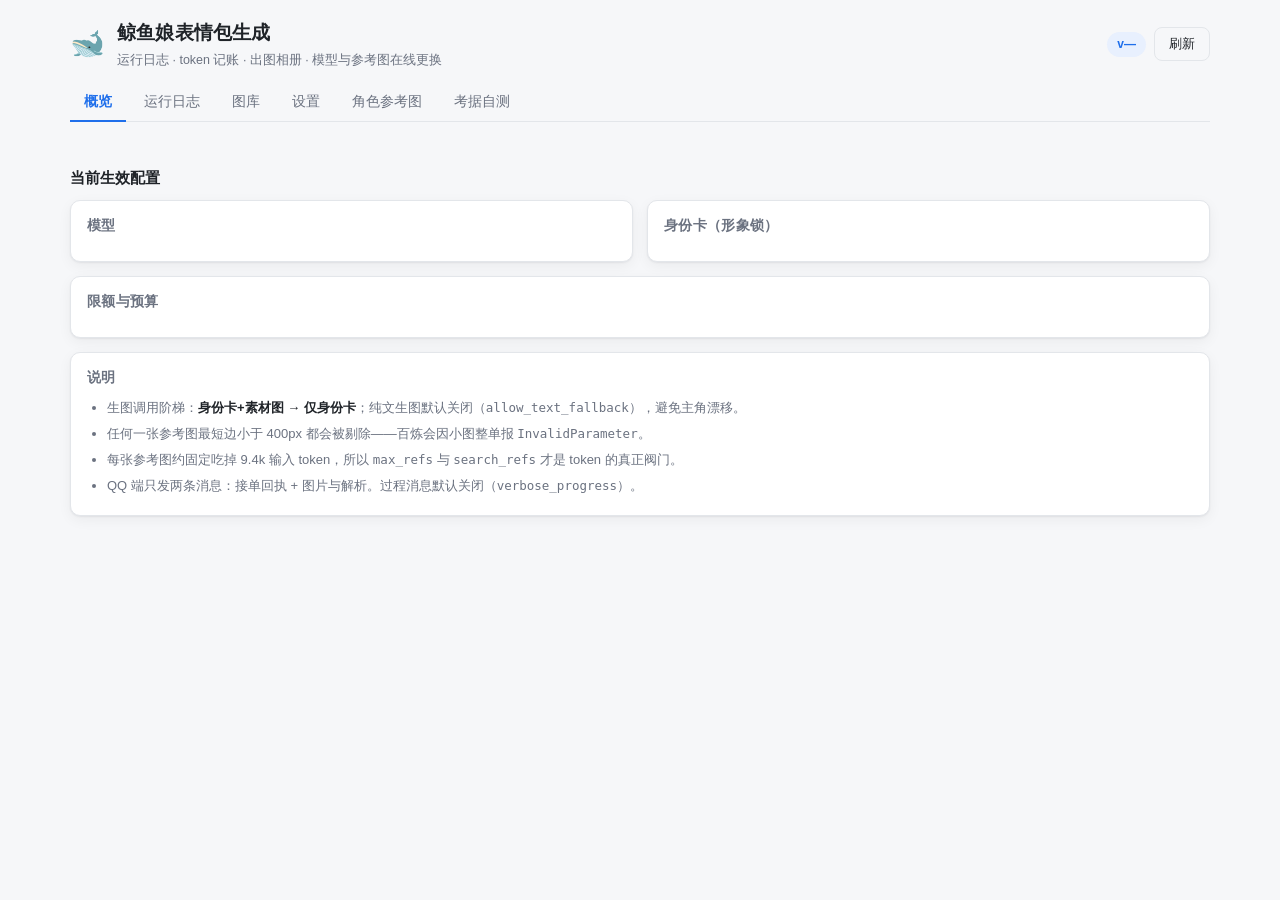
==== plugin/pages/console/index.html @ af504f44 "init: 鲸鱼娘表情包生成插件 v0.8.0 AstrBot 插件：考据→搜图→核对→带身份卡生图 的表情包流水线。 - 形象锁：参考图硬闸门 + 调用阶梯 + 禁止静默纯文生图（修主角漂移） - " ====
<!DOCTYPE html>
<html lang="zh-CN" data-theme="light">
<head>
<meta charset="utf-8">
<meta name="viewport" content="width=device-width, initial-scale=1">
<meta name="color-scheme" content="light dark">
<title>鲸鱼娘生图 · 控制台</title>
<link rel="stylesheet" href="./styles.css">
</head>
<body>
<div id="app">
  <header class="topbar">
    <div class="brand">
      <span class="logo">🐋</span>
      <div>
        <h1>鲸鱼娘表情包生成</h1>
        <p class="sub">运行日志 · token 记账 · 出图相册 · 模型与参考图在线更换</p>
      </div>
    </div>
    <div class="topmeta">
      <span id="verTag" class="pill">v—</span>
      <button id="btnRefresh" class="btn ghost" type="button">刷新</button>
    </div>
  </header>

  <nav class="tabs" id="tabs">
    <button class="tab active" data-tab="overview" type="button">概览</button>
    <button class="tab" data-tab="runs" type="button">运行日志</button>
    <button class="tab" data-tab="gallery" type="button">图库</button>
    <button class="tab" data-tab="settings" type="button">设置</button>
    <button class="tab" data-tab="ref" type="button">角色参考图</button>
    <button class="tab" data-tab="probe" type="button">考据自测</button>
  </nav>

  <div id="toastWrap" class="toasts"></div>
  <div id="noBridge" class="fatal hidden">
    这个页面必须嵌在 AstrBot 控制台里打开（它靠 <code>window.AstrBotPluginPage</code> 桥接后端）。
    请从控制台左侧插件列表进入本页。
  </div>

  <main>
    <!-- ============ 概览 ============ -->
    <section class="panel active" id="tab-overview">
      <div class="cards" id="statCards"></div>

      <h2>当前生效配置</h2>
      <div class="grid2">
        <div class="box">
          <h3>模型</h3>
          <table class="kv" id="modelKv"></table>
        </div>
        <div class="box">
          <h3>身份卡（形象锁）</h3>
          <div id="cardBox" class="cardbox"></div>
        </div>
      </div>

      <div class="box">
        <h3>限额与预算</h3>
        <table class="kv" id="limitKv"></table>
      </div>

      <div class="box">
        <h3>说明</h3>
        <ul class="notes">
          <li>生图调用阶梯：<b>身份卡+素材图 → 仅身份卡</b>；纯文生图默认关闭（<code>allow_text_fallback</code>），避免主角漂移。</li>
          <li>任何一张参考图最短边小于 400px 都会被剔除——百炼会因小图整单报 <code>InvalidParameter</code>。</li>
          <li>每张参考图约固定吃掉 9.4k 输入 token，所以 <code>max_refs</code> 与 <code>search_refs</code> 才是 token 的真正阀门。</li>
          <li>QQ 端只发两条消息：接单回执 + 图片与解析。过程消息默认关闭（<code>verbose_progress</code>）。</li>
        </ul>
      </div>
    </section>

    <!-- ============ 运行日志 ============ -->
    <section class="panel" id="tab-runs">
      <div class="toolbar">
        <label>显示 <select id="runLimit">
          <option value="20">20</option>
          <option value="40" selected>40</option>
          <option value="100">100</option>
          <option value="200">200</option>
        </select> 条</label>
        <label class="chk"><input type="checkbox" id="autoRefresh"> 每 15 秒自动刷新</label>
        <span class="spacer"></span>
        <span id="runCount" class="muted"></span>
      </div>
      <div class="tablewrap">
        <table class="list" id="runTable">
          <thead><tr>
            <th>时间</th><th>触发</th><th>画面</th><th>状态</th>
            <th>参考图</th><th>tokens</th><th>耗时</th><th></th>
          </tr></thead>
          <tbody></tbody>
        </table>
      </div>
      <div id="runDetail" class="box hidden"></div>
    </section>

    <!-- ============ 图库 ============ -->
    <section class="panel" id="tab-gallery">
      <div class="toolbar">
        <label>最多 <select id="galLimit">
          <option value="12">12</option>
          <option value="24" selected>24</option>
          <option value="60">60</option>
        </select> 张</label>
        <span class="spacer"></span>
        <span id="galCount" class="muted"></span>
      </div>
      <div id="galGrid" class="galgrid"></div>
      <div id="galDetail" class="box hidden"></div>
    </section>

    <!-- ============ 设置 ============ -->
    <section class="panel" id="tab-settings">
      <div class="toolbar">
        <span class="muted">改完点「保存」即时生效，并写回插件 <code>_conf_schema.json</code>（重启不丢）。</span>
        <span class="spacer"></span>
        <button id="btnReloadCfg" class="btn ghost" type="button">放弃修改</button>
        <button id="btnSaveCfg" class="btn primary" type="button">保存</button>
      </div>
      <div id="cfgForm" class="cfgform"></div>
    </section>

    <!-- ============ 参考图 ============ -->
    <section class="panel" id="tab-ref">
      <div class="grid2">
        <div class="box">
          <h3>身份卡（每次生图的第 1 张参考图）</h3>
          <div id="refCard" class="refpane"></div>
        </div>
        <div class="box">
          <h3>三视图源稿（用于重裁身份卡）</h3>
          <div id="refSheet" class="refpane"></div>
        </div>
      </div>

      <div class="box">
        <h3>更换身份卡</h3>
        <p class="muted">
          上传一张<b>只有主角单人</b>的图（建议 ≥512px 短边、白底或干净背景、jpg/png、≤8MB）。
          上传后会立即做参考图合法性校验，不合格不会被采用。
        </p>
        <div class="dropzone" id="dropzone">
          <input type="file" id="refFile" accept="image/jpeg,image/png,image/webp">
          <span id="refFileName">把图片拖到这里，或点击选择</span>
        </div>
        <div class="row">
          <button id="btnUploadRef" class="btn primary" type="button">上传并替换</button>
        </div>
      </div>

      <div class="box">
        <h3>从三视图重新裁剪身份卡</h3>
        <p class="muted">留空 = 用默认裁剪框（左侧 37.6% 宽 × 上方 55.2% 高，即正面视图）。</p>
        <div class="row croprow">
          <label>左 <input type="number" id="cropL" placeholder="0"></label>
          <label>上 <input type="number" id="cropT" placeholder="0"></label>
          <label>右 <input type="number" id="cropR" placeholder="自动"></label>
          <label>下 <input type="number" id="cropB" placeholder="自动"></label>
          <button id="btnRecrop" class="btn" type="button">重裁</button>
        </div>
      </div>
    </section>

    <!-- ============ 考据自测 ============ -->
    <section class="panel" id="tab-probe">
      <div class="box">
        <h3>只跑考据，不出图（排查「认错人 / 擅自改诉求」）</h3>
        <div class="row">
          <input type="text" id="probeScene" class="grow"
                 placeholder="画面描述，例：明日方舟 斯卡蒂 抱着鲸鱼玩偶发呆">
          <input type="text" id="probeCaption" placeholder="图上文字（可空）">
          <button id="btnProbe" class="btn primary" type="button">开始考据</button>
        </div>
        <p class="muted">这一步会真实调用一次优化模型（约几千 token），结果不影响生图额度。</p>
      </div>
      <div id="probeOut" class="box hidden"></div>
    </section>
  </main>

  <div id="lightbox" class="lightbox hidden"><img alt=""><button type="button" class="lbclose">✕</button></div>
</div>
<script src="./app.js"></script>
</body>
</html>
---- plugin/pages/console/styles.css ----
/* 鲸鱼娘生图 · 控制台面板样式（无外部依赖，跟随 AstrBot 主题） */
:root {
  --bg: #f6f7f9;
  --panel: #ffffff;
  --panel2: #fafbfc;
  --line: #e3e6ea;
  --text: #1f2328;
  --muted: #6b7280;
  --brand: #1f6feb;
  --brand-soft: #e8f0fe;
  --ok: #1a7f37;
  --ok-soft: #e6f4ea;
  --bad: #cf222e;
  --bad-soft: #fdeced;
  --warn: #9a6700;
  --warn-soft: #fff8c5;
  --radius: 10px;
  --shadow: 0 1px 2px rgba(16, 22, 26, .06), 0 4px 14px rgba(16, 22, 26, .05);
}
:root[data-theme="dark"] {
  --bg: #14161a;
  --panel: #1b1e24;
  --panel2: #20242b;
  --line: #2e333b;
  --text: #e6e8eb;
  --muted: #9aa3ad;
  --brand: #4c8dff;
  --brand-soft: #1c2a44;
  --ok: #3fb950;
  --ok-soft: #16281a;
  --bad: #f85149;
  --bad-soft: #2d1a1a;
  --warn: #d29922;
  --warn-soft: #2a2314;
  --shadow: 0 1px 2px rgba(0, 0, 0, .4);
}

* { box-sizing: border-box; }
html, body { margin: 0; padding: 0; }
body {
  background: var(--bg);
  color: var(--text);
  font: 14px/1.6 -apple-system, BlinkMacSystemFont, "Segoe UI", "PingFang SC",
        "Hiragino Sans GB", "Microsoft YaHei", sans-serif;
  -webkit-font-smoothing: antialiased;
}
#app { max-width: 1180px; margin: 0 auto; padding: 18px 20px 60px; }
code { font-family: ui-monospace, SFMono-Regular, Menlo, Consolas, monospace; font-size: 12.5px; }
.hidden { display: none !important; }
.muted { color: var(--muted); font-size: 12.5px; }
.spacer { flex: 1; }

/* ---------- 顶栏 ---------- */
.topbar { display: flex; align-items: center; gap: 14px; margin-bottom: 14px; }
.brand { display: flex; align-items: center; gap: 12px; flex: 1; min-width: 0; }
.logo { font-size: 28px; line-height: 1; }
.topbar h1 { margin: 0; font-size: 19px; letter-spacing: .2px; }
.topbar .sub { margin: 2px 0 0; color: var(--muted); font-size: 12.5px; }
.topmeta { display: flex; align-items: center; gap: 8px; }
.pill {
  background: var(--brand-soft); color: var(--brand);
  padding: 3px 10px; border-radius: 999px; font-size: 12px; font-weight: 600;
}

/* ---------- 选项卡 ---------- */
.tabs {
  display: flex; gap: 4px; flex-wrap: wrap;
  border-bottom: 1px solid var(--line); margin-bottom: 18px;
}
.tab {
  appearance: none; border: 0; background: transparent; cursor: pointer;
  color: var(--muted); font-size: 14px; padding: 9px 14px;
  border-bottom: 2px solid transparent; margin-bottom: -1px;
}
.tab:hover { color: var(--text); }
.tab.active { color: var(--brand); border-bottom-color: var(--brand); font-weight: 600; }

.panel { display: none; }
.panel.active { display: block; }

/* ---------- 通用块 ---------- */
h2 { font-size: 15px; margin: 26px 0 10px; }
h3 { font-size: 13.5px; margin: 0 0 10px; color: var(--muted); font-weight: 600;
     text-transform: none; letter-spacing: .3px; }
.box {
  background: var(--panel); border: 1px solid var(--line); border-radius: var(--radius);
  padding: 14px 16px; box-shadow: var(--shadow); margin-bottom: 14px;
}
.grid2 { display: grid; grid-template-columns: 1fr 1fr; gap: 14px; }
@media (max-width: 860px) { .grid2 { grid-template-columns: 1fr; } }

.btn {
  appearance: none; cursor: pointer; border: 1px solid var(--line);
  background: var(--panel2); color: var(--text);
  padding: 7px 14px; border-radius: 8px; font-size: 13px;
}
.btn:hover { border-color: var(--brand); color: var(--brand); }
.btn:disabled { opacity: .5; cursor: not-allowed; }
.btn.primary { background: var(--brand); border-color: var(--brand); color: #fff; }
.btn.primary:hover { filter: brightness(1.06); color: #fff; }
.btn.ghost { background: transparent; }
.btn.danger { background: var(--bad-soft); border-color: var(--bad); color: var(--bad); }

input[type="text"], input[type="number"], select, textarea {
  background: var(--panel2); border: 1px solid var(--line); color: var(--text);
  border-radius: 8px; padding: 7px 10px; font-size: 13px; font-family: inherit;
}
input:focus, select:focus, textarea:focus { outline: 2px solid var(--brand-soft); border-color: var(--brand); }
textarea { width: 100%; resize: vertical; line-height: 1.55; }
.grow { flex: 1; min-width: 160px; }

.row { display: flex; gap: 10px; align-items: center; flex-wrap: wrap; margin-top: 10px; }
.croprow label { display: flex; align-items: center; gap: 6px; color: var(--muted); font-size: 12.5px; }
.croprow input { width: 92px; }

.toolbar {
  display: flex; align-items: center; gap: 14px; flex-wrap: wrap;
  background: var(--panel); border: 1px solid var(--line); border-radius: var(--radius);
  padding: 10px 14px; margin-bottom: 14px; box-shadow: var(--shadow);
}
.toolbar label { display: flex; align-items: center; gap: 6px; font-size: 13px; color: var(--muted); }
.chk { user-select: none; }

/* ---------- 概览卡片 ---------- */
.cards { display: grid; grid-template-columns: repeat(auto-fit, minmax(150px, 1fr)); gap: 12px; }
.stat {
  background: var(--panel); border: 1px solid var(--line); border-radius: var(--radius);
  padding: 13px 15px; box-shadow: var(--shadow);
}
.stat .k { color: var(--muted); font-size: 12px; }
.stat .v { font-size: 23px; font-weight: 650; margin-top: 3px; letter-spacing: -.3px; }
.stat .v small { font-size: 12px; font-weight: 500; color: var(--muted); margin-left: 3px; }
.stat.ok .v { color: var(--ok); }
.stat.bad .v { color: var(--bad); }
.stat.warn .v { color: var(--warn); }

table.kv { width: 100%; border-collapse: collapse; }
table.kv th, table.kv td { text-align: left; padding: 6px 8px; border-bottom: 1px solid var(--line); vertical-align: top; }
table.kv tr:last-child th, table.kv tr:last-child td { border-bottom: 0; }
table.kv th { color: var(--muted); font-weight: 500; width: 42%; font-size: 12.5px; }
table.kv td { word-break: break-all; }

.cardbox { display: flex; gap: 12px; align-items: flex-start; }
.cardbox img { width: 92px; height: 92px; object-fit: cover; border-radius: 8px;
               border: 1px solid var(--line); background: var(--panel2); }
.badge { display: inline-block; padding: 1px 8px; border-radius: 999px; font-size: 11.5px; font-weight: 600; }
.badge.ok { background: var(--ok-soft); color: var(--ok); }
.badge.bad { background: var(--bad-soft); color: var(--bad); }
.badge.warn { background: var(--warn-soft); color: var(--warn); }
.badge.mute { background: var(--panel2); color: var(--muted); border: 1px solid var(--line); }

ul.notes { margin: 0; padding-left: 20px; color: var(--muted); font-size: 13px; }
ul.notes li { margin: 5px 0; }
ul.notes b { color: var(--text); }

/* ---------- 列表表格 ---------- */
.tablewrap { background: var(--panel); border: 1px solid var(--line);
             border-radius: var(--radius); box-shadow: var(--shadow); overflow: auto; }
table.list { width: 100%; border-collapse: collapse; font-size: 13px; }
table.list th { position: sticky; top: 0; background: var(--panel2); color: var(--muted);
                font-weight: 600; text-align: left; padding: 9px 10px; border-bottom: 1px solid var(--line);
                white-space: nowrap; font-size: 12px; }
table.list td { padding: 8px 10px; border-bottom: 1px solid var(--line); vertical-align: middle; }
table.list tbody tr:hover { background: var(--panel2); cursor: pointer; }
table.list tbody tr.sel { background: var(--brand-soft); }
table.list .scene { max-width: 330px; overflow: hidden; text-overflow: ellipsis; white-space: nowrap; }
table.list .mono { font-family: ui-monospace, Menlo, Consolas, monospace; font-size: 12px; color: var(--muted); }
.empty { padding: 30px; text-align: center; color: var(--muted); }

/* ---------- 详情 ---------- */
.detail h3 { margin-top: 4px; }
.detail .sec { margin: 12px 0; }
.detail pre {
  background: var(--panel2); border: 1px solid var(--line); border-radius: 8px;
  padding: 10px 12px; overflow: auto; font-size: 12.5px; line-height: 1.6; margin: 6px 0 0;
  white-space: pre-wrap; word-break: break-word;
}
.detail .attempt { border-left: 3px solid var(--line); padding: 6px 0 6px 10px; margin: 8px 0; }
.detail .attempt.ok { border-left-color: var(--ok); }
.detail .attempt.bad { border-left-color: var(--bad); }
.detail img.out { max-width: 320px; width: 100%; border-radius: 8px; border: 1px solid var(--line); cursor: zoom-in; }

/* ---------- 图库 ---------- */
.galgrid { display: grid; grid-template-columns: repeat(auto-fill, minmax(150px, 1fr)); gap: 12px; }
.gal {
  background: var(--panel); border: 1px solid var(--line); border-radius: var(--radius);
  overflow: hidden; box-shadow: var(--shadow); cursor: pointer; transition: transform .12s ease;
}
.gal:hover { transform: translateY(-2px); border-color: var(--brand); }
.gal img { width: 100%; aspect-ratio: 1/1; object-fit: cover; display: block; background: var(--panel2); }
.gal .cap { padding: 7px 9px; }
.gal .cap .s { font-size: 12px; overflow: hidden; text-overflow: ellipsis; white-space: nowrap; }
.gal .cap .m { font-size: 11px; color: var(--muted); margin-top: 2px; }

/* ---------- 设置表单 ---------- */
.cfgform { display: grid; grid-template-columns: 1fr 1fr; gap: 14px; }
@media (max-width: 860px) { .cfgform { grid-template-columns: 1fr; } }
.field { background: var(--panel); border: 1px solid var(--line); border-radius: var(--radius);
         padding: 12px 14px; box-shadow: var(--shadow); }
.field.group { grid-column: 1 / -1; }
.field > .ftitle { font-size: 13px; font-weight: 650; margin-bottom: 8px; color: var(--brand); }
.fitem { display: flex; align-items: flex-start; gap: 10px; padding: 6px 0; border-top: 1px dashed var(--line); }
.fitem:first-of-type { border-top: 0; }
.fitem .fl { flex: 0 0 210px; font-size: 12.5px; }
.fitem .fl .n { font-weight: 600; }
.fitem .fl code { color: var(--muted); display: block; font-size: 11.5px; }
.fitem .fc { flex: 1; min-width: 0; }
.fitem .fc input[type="text"], .fitem .fc input[type="number"], .fitem .fc select { width: 100%; }
.fitem .hint { color: var(--muted); font-size: 11.5px; margin-top: 4px; line-height: 1.5; }
.fitem.dirty .fl .n::after { content: " ●"; color: var(--warn); }
.switch { display: inline-flex; align-items: center; gap: 7px; cursor: pointer; user-select: none; }
.switch input { width: 16px; height: 16px; accent-color: var(--brand); }

/* ---------- 参考图 ---------- */
.refpane img { max-width: 100%; width: 240px; border-radius: 8px; border: 1px solid var(--line);
               background: var(--panel2); display: block; margin-bottom: 8px; }
.refpane .meta { font-size: 12.5px; color: var(--muted); }
.refpane .meta b { color: var(--text); font-weight: 600; }
.dropzone {
  border: 2px dashed var(--line); border-radius: var(--radius); padding: 22px;
  text-align: center; color: var(--muted); background: var(--panel2); cursor: pointer;
  position: relative; transition: border-color .15s, background .15s;
}
.dropzone:hover, .dropzone.over { border-color: var(--brand); background: var(--brand-soft); color: var(--text); }
.dropzone input[type="file"] { position: absolute; inset: 0; opacity: 0; cursor: pointer; width: 100%; height: 100%; }

/* ---------- 提示条 ---------- */
.toasts { position: fixed; right: 18px; bottom: 18px; display: flex; flex-direction: column;
          gap: 8px; z-index: 50; max-width: 380px; }
.toast {
  background: var(--panel); border: 1px solid var(--line); border-left: 4px solid var(--brand);
  border-radius: 8px; padding: 10px 13px; box-shadow: var(--shadow); font-size: 13px;
  animation: slidein .18s ease;
}
.toast.ok { border-left-color: var(--ok); }
.toast.err { border-left-color: var(--bad); }
.toast.warn { border-left-color: var(--warn); }
@keyframes slidein { from { opacity: 0; transform: translateY(6px); } to { opacity: 1; } }

.fatal { background: var(--bad-soft); color: var(--bad); border: 1px solid var(--bad);
         border-radius: var(--radius); padding: 14px 16px; }

/* ---------- 灯箱 ---------- */
.lightbox { position: fixed; inset: 0; background: rgba(0, 0, 0, .82); z-index: 90;
            display: flex; align-items: center; justify-content: center; padding: 30px; }
.lightbox img { max-width: 100%; max-height: 100%; border-radius: 8px; box-shadow: 0 8px 40px rgba(0,0,0,.5); }
.lbclose { position: absolute; top: 18px; right: 22px; background: transparent; border: 0;
           color: #fff; font-size: 24px; cursor: pointer; }

.spin { display: inline-block; width: 13px; height: 13px; border: 2px solid var(--line);
        border-top-color: var(--brand); border-radius: 50%; animation: rot .7s linear infinite;
        vertical-align: -2px; margin-right: 6px; }
@keyframes rot { to { transform: rotate(360deg); } }
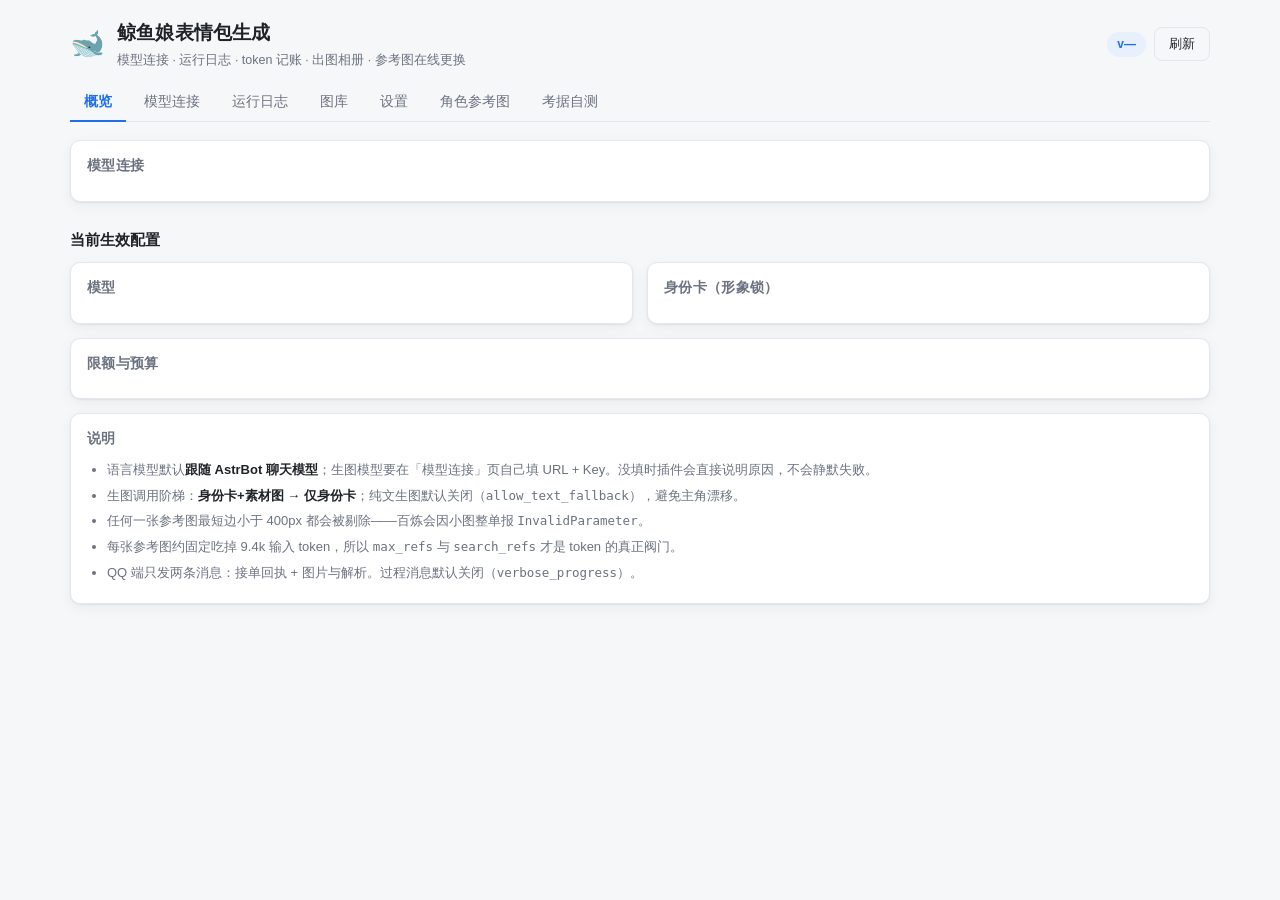
==== commit ce8ff90e: "feat: v0.9.0 双连接改造——LLM 跟随 AstrBot 聊天模型，生图凭据面板自配 适配「别人不一定有百炼生图模型」的现实：把语言模型与生图模型的凭据彻底拆开。  - LLM 默认 ll" ====
--- a/plugin/pages/console/index.html
+++ b/plugin/pages/console/index.html
@@ -14,7 +14,7 @@
       <span class="logo">🐋</span>
       <div>
         <h1>鲸鱼娘表情包生成</h1>
-        <p class="sub">运行日志 · token 记账 · 出图相册 · 模型与参考图在线更换</p>
+        <p class="sub">模型连接 · 运行日志 · token 记账 · 出图相册 · 参考图在线更换</p>
       </div>
     </div>
     <div class="topmeta">
@@ -25,6 +25,7 @@
 
   <nav class="tabs" id="tabs">
     <button class="tab active" data-tab="overview" type="button">概览</button>
+    <button class="tab" data-tab="conn" type="button">模型连接</button>
     <button class="tab" data-tab="runs" type="button">运行日志</button>
     <button class="tab" data-tab="gallery" type="button">图库</button>
     <button class="tab" data-tab="settings" type="button">设置</button>
@@ -43,6 +44,11 @@
     <section class="panel active" id="tab-overview">
       <div class="cards" id="statCards"></div>
 
+      <div class="box">
+        <h3>模型连接</h3>
+        <table class="kv" id="connKv"></table>
+      </div>
+
       <h2>当前生效配置</h2>
       <div class="grid2">
         <div class="box">
@@ -63,10 +69,45 @@
       <div class="box">
         <h3>说明</h3>
         <ul class="notes">
+          <li>语言模型默认<b>跟随 AstrBot 聊天模型</b>；生图模型要在「模型连接」页自己填 URL + Key。没填时插件会直接说明原因，不会静默失败。</li>
           <li>生图调用阶梯：<b>身份卡+素材图 → 仅身份卡</b>；纯文生图默认关闭（<code>allow_text_fallback</code>），避免主角漂移。</li>
           <li>任何一张参考图最短边小于 400px 都会被剔除——百炼会因小图整单报 <code>InvalidParameter</code>。</li>
           <li>每张参考图约固定吃掉 9.4k 输入 token，所以 <code>max_refs</code> 与 <code>search_refs</code> 才是 token 的真正阀门。</li>
           <li>QQ 端只发两条消息：接单回执 + 图片与解析。过程消息默认关闭（<code>verbose_progress</code>）。</li>
+        </ul>
+      </div>
+    </section>
+
+    <!-- ============ 模型连接 ============ -->
+    <section class="panel" id="tab-conn">
+      <div class="toolbar">
+        <span class="muted">存在 <code>plugin_data/site.json</code>，插件升级不丢；密钥只显示打码值，<b>留空 = 不修改</b>。</span>
+        <span class="spacer"></span>
+        <button id="btnConnTest" class="btn ghost" type="button">测试两条连接</button>
+        <button id="btnSaveConn" class="btn primary" type="button">保存连接</button>
+      </div>
+
+      <div class="box">
+        <h3>连接状态</h3>
+        <div id="connStatus" class="muted"><span class="spin"></span>读取中…</div>
+      </div>
+
+      <div id="connForm" class="cfgform"></div>
+
+      <div id="connOut" class="box hidden"></div>
+
+      <div class="box">
+        <h3>怎么填</h3>
+        <ul class="notes">
+          <li><b>语言模型</b>：默认「跟随 AstrBot 聊天模型」，零配置。插件会读 <code>agent_runner</code>
+            当前聊天模型的 provider 凭据，AstrBot 换模型它跟着换。想固定用某个模型就选「自定义」。</li>
+          <li><b>生图模型</b>：必须自己给地址 + Key（除非沿用老的 <code>provider_source_id</code> 兜底）。
+            阿里云百炼 token-plan：<code>https://token-plan.cn-beijing.maas.aliyuncs.com/compatible-mode/v1</code>；
+            普通百炼账号：<code>https://dashscope.aliyuncs.com/compatible-mode/v1</code>。</li>
+          <li><b>图生图形象锁</b>只有百炼 / DashScope 系接口支持（插件自动识别方言）。换成别的
+            OpenAI 兼容生图接口只能纯文生图，此时插件会明确报「形象锁无法生效」，不会假装锁住了主角。</li>
+          <li>保存后立刻生效，点「测试两条连接」验证：LLM 发一句极短对话，生图只查
+            <code>/models</code> —— 都不消耗生图额度。</li>
         </ul>
       </div>
     </section>
@@ -114,7 +155,7 @@
     <!-- ============ 设置 ============ -->
     <section class="panel" id="tab-settings">
       <div class="toolbar">
-        <span class="muted">改完点「保存」即时生效，并写回插件 <code>_conf_schema.json</code>（重启不丢）。</span>
+        <span class="muted">改完点「保存」即时生效，写进 <code>plugin_data/site.json</code>（插件升级不丢）。模型地址与 API Key 在「模型连接」页。</span>
         <span class="spacer"></span>
         <button id="btnReloadCfg" class="btn ghost" type="button">放弃修改</button>
         <button id="btnSaveCfg" class="btn primary" type="button">保存</button>
--- a/plugin/pages/console/styles.css
+++ b/plugin/pages/console/styles.css
@@ -101,7 +101,7 @@
 .btn.ghost { background: transparent; }
 .btn.danger { background: var(--bad-soft); border-color: var(--bad); color: var(--bad); }
 
-input[type="text"], input[type="number"], select, textarea {
+input[type="text"], input[type="number"], input[type="password"], select, textarea {
   background: var(--panel2); border: 1px solid var(--line); color: var(--text);
   border-radius: 8px; padding: 7px 10px; font-size: 13px; font-family: inherit;
 }
@@ -175,9 +175,9 @@
   padding: 10px 12px; overflow: auto; font-size: 12.5px; line-height: 1.6; margin: 6px 0 0;
   white-space: pre-wrap; word-break: break-word;
 }
-.detail .attempt { border-left: 3px solid var(--line); padding: 6px 0 6px 10px; margin: 8px 0; }
-.detail .attempt.ok { border-left-color: var(--ok); }
-.detail .attempt.bad { border-left-color: var(--bad); }
+.attempt { border-left: 3px solid var(--line); padding: 6px 0 6px 10px; margin: 8px 0; font-size: 13px; }
+.attempt.ok { border-left-color: var(--ok); }
+.attempt.bad { border-left-color: var(--bad); }
 .detail img.out { max-width: 320px; width: 100%; border-radius: 8px; border: 1px solid var(--line); cursor: zoom-in; }
 
 /* ---------- 图库 ---------- */
@@ -251,3 +251,17 @@
         border-top-color: var(--brand); border-radius: 50%; animation: rot .7s linear infinite;
         vertical-align: -2px; margin-right: 6px; }
 @keyframes rot { to { transform: rotate(360deg); } }
+
+/* ---------- 模型连接（v0.9.0） ---------- */
+.mono { font-family: ui-monospace, SFMono-Regular, Menlo, Consolas, monospace; font-size: 12px; }
+.fitem .fc input[type="password"] { width: 100%; max-width: 380px; }
+.fitem .fc .switch { margin-top: 6px; display: inline-flex; }
+.connrow { border-top: 1px dashed var(--line); padding: 10px 0 10px 10px; }
+.connrow:first-child { border-top: 0; padding-top: 0; }
+.connrow.bad { border-left: 3px solid var(--bad); }
+.connrow.ok { border-left: 3px solid var(--ok); }
+.connrow .cn { font-weight: 650; font-size: 13px; margin-bottom: 6px; }
+.connrow .cn .muted { font-weight: 400; margin-left: 6px; }
+.connrow .meta { font-size: 12.5px; color: var(--muted); }
+.connrow .why { color: var(--bad); font-size: 12.5px; margin-top: 6px; }
+#connForm .field { margin-bottom: 0; }
